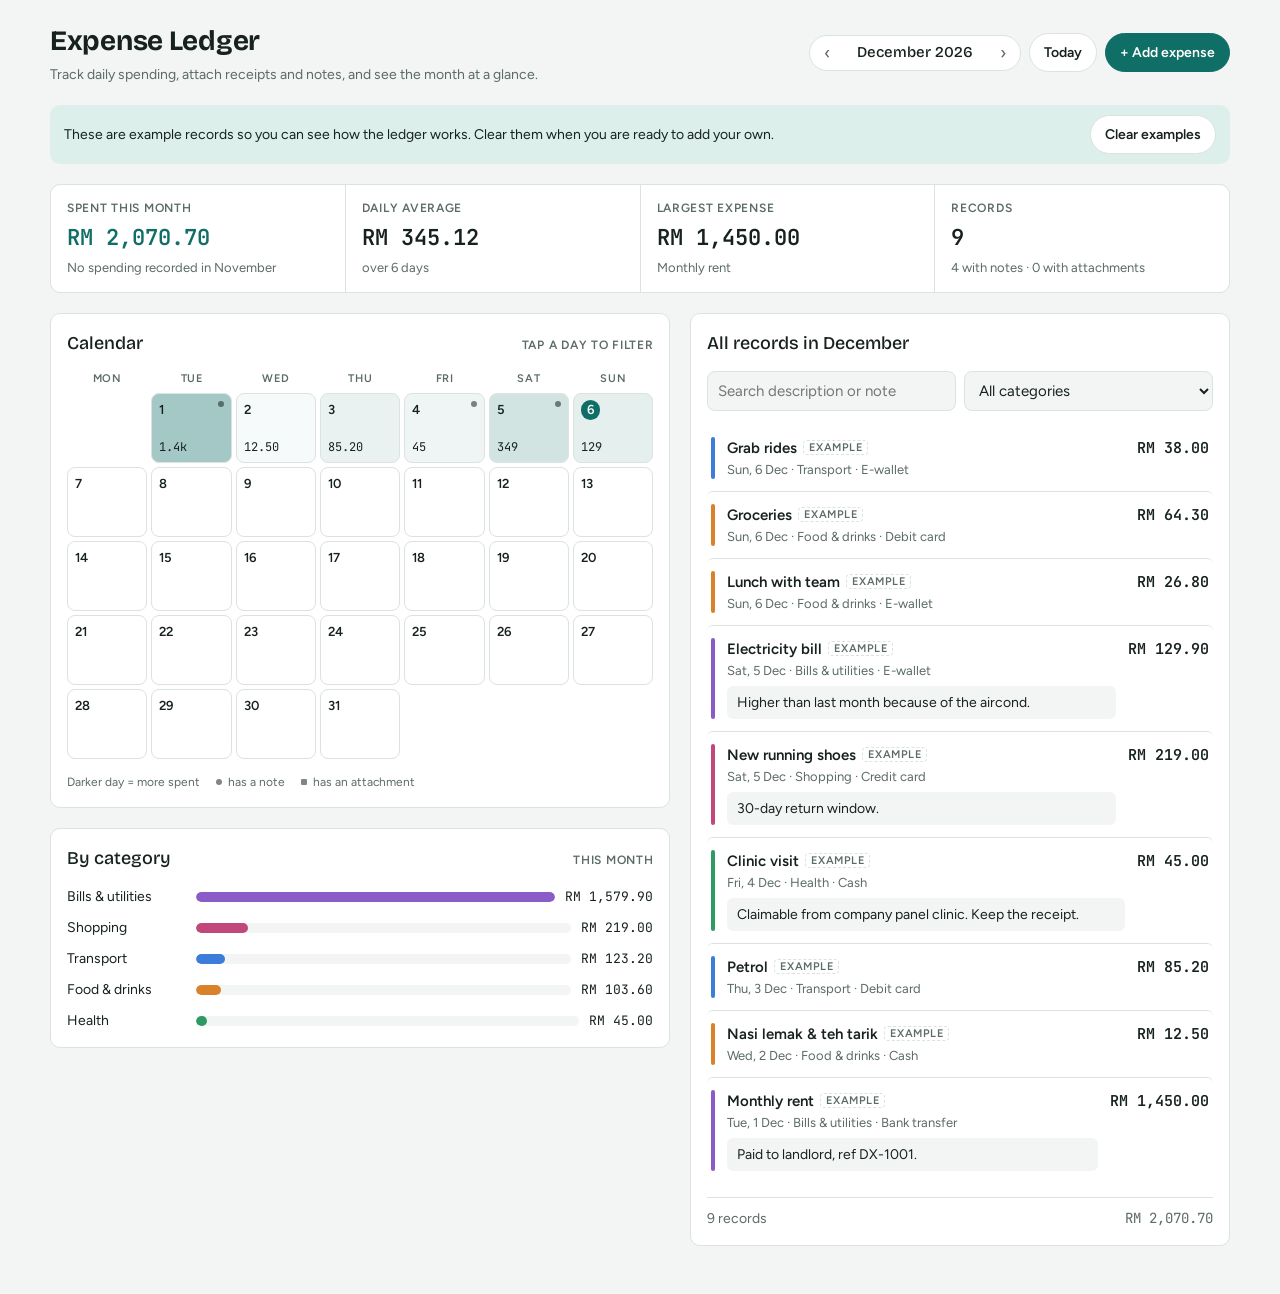
==== expense_dashboard.html @ 7ce0b498 "Add Expense Ledger dashboard with calendar, notes and attachments Standalone HTML page: monthly KPIs" ====
<!doctype html>
<html lang="en">
<head>
<meta charset="utf-8">
<meta name="viewport" content="width=device-width, initial-scale=1, viewport-fit=cover">
<title>Expense Ledger</title>
<meta name="claude:viewport-fit-sides" content="cover">
<link rel="preconnect" href="https://fonts.googleapis.com">
<link rel="preconnect" href="https://fonts.gstatic.com" crossorigin>
<link rel="stylesheet" href="https://fonts.googleapis.com/css2?family=Bricolage+Grotesque:opsz,wght@12..96,500;12..96,700&family=Figtree:wght@400;500;600&family=JetBrains+Mono:wght@400;600&display=swap">
<style>
/* Layout: ledger header with month controls, KPI strip, then calendar + breakdown (left) beside the day's records (right); stacks on phones. */
:root {
  --bg: #f3f5f4;
  --surface: #ffffff;
  --ink: #17221f;
  --muted: #5b6b66;
  --line: #dbe2df;
  --accent: #0f6e66;
  --accent-ink: #ffffff;
  --accent-soft: #dcefeb;
  --danger: #b4372f;
  --c1: #d9822b; --c2: #3b7dd8; --c3: #8a5cc7; --c4: #c2477a; --c5: #2f9a62; --c6: #7b8a86;
  --font-display: "Bricolage Grotesque", "Segoe UI", system-ui, sans-serif;
  --font-body: "Figtree", "Segoe UI", system-ui, sans-serif;
  --font-num: "JetBrains Mono", ui-monospace, "Cascadia Mono", Menlo, monospace;
  --radius: 10px;
  color-scheme: light;
}
@media (prefers-color-scheme: dark) {
  :root:not([data-theme="light"]) {
    --bg: #0f1514; --surface: #172120; --ink: #e4ece9; --muted: #95a8a2; --line: #2a3734;
    --accent: #4cc2b4; --accent-ink: #062320; --accent-soft: #173a36; --danger: #f07a70;
    --c1: #f0a254; --c2: #6ea6f0; --c3: #b28ae8; --c4: #ea79a6; --c5: #5cc88d; --c6: #9aaba6;
    color-scheme: dark;
  }
}
:root[data-theme="dark"] {
  --bg: #0f1514; --surface: #172120; --ink: #e4ece9; --muted: #95a8a2; --line: #2a3734;
  --accent: #4cc2b4; --accent-ink: #062320; --accent-soft: #173a36; --danger: #f07a70;
  --c1: #f0a254; --c2: #6ea6f0; --c3: #b28ae8; --c4: #ea79a6; --c5: #5cc88d; --c6: #9aaba6;
  color-scheme: dark;
}
*, *::before, *::after { box-sizing: border-box; }
html, body { margin: 0; }
[hidden] { display: none !important; }
body {
  background: var(--bg); color: var(--ink);
  font: 15px/1.5 var(--font-body);
  padding-left: max(16px, env(safe-area-inset-left, 0px));
  padding-right: max(16px, env(safe-area-inset-right, 0px));
  padding-block: 20px 48px;
}
.wrap { max-width: 1180px; margin: 0 auto; display: grid; gap: 20px; }
h1, h2, h3 { font-family: var(--font-display); margin: 0; text-wrap: balance; }
button, input, select, textarea { font: inherit; color: inherit; }
button { cursor: pointer; }
:focus-visible { outline: 2px solid var(--accent); outline-offset: 2px; }
.num { font-family: var(--font-num); font-variant-numeric: tabular-nums; }
.label { font-size: 12px; letter-spacing: .06em; text-transform: uppercase; color: var(--muted); font-weight: 600; }

/* Header */
.top { display: flex; flex-wrap: wrap; align-items: center; gap: 12px 20px; justify-content: space-between; }
.brand h1 { font-size: 28px; font-weight: 700; letter-spacing: -.01em; }
.brand p { margin: 2px 0 0; color: var(--muted); font-size: 14px; }
.controls { display: flex; flex-wrap: wrap; gap: 8px; align-items: center; }
.monthnav { display: flex; align-items: center; background: var(--surface); border: 1px solid var(--line); border-radius: 999px; }
.monthnav button { border: 0; background: none; padding: 8px 14px; font-size: 18px; line-height: 1; color: var(--muted); border-radius: 999px; }
.monthnav button:hover { color: var(--ink); background: var(--accent-soft); }
.monthnav strong { font-family: var(--font-display); font-weight: 500; min-width: 9.5em; text-align: center; }
.btn { border: 1px solid var(--line); background: var(--surface); padding: 8px 14px; border-radius: 999px; font-weight: 600; font-size: 14px; }
.btn:hover { border-color: var(--accent); }
.btn.primary { background: var(--accent); color: var(--accent-ink); border-color: var(--accent); }
.btn.primary:hover { filter: brightness(1.08); }
.btn.danger { color: var(--danger); }
.btn.danger.armed { background: var(--danger); color: var(--surface); border-color: var(--danger); }

.notice { display: flex; flex-wrap: wrap; gap: 8px 14px; align-items: center; justify-content: space-between; padding: 10px 14px; border-radius: var(--radius); background: var(--accent-soft); font-size: 14px; }

/* KPI strip */
.kpis { display: grid; grid-template-columns: repeat(4, minmax(0, 1fr)); gap: 1px; background: var(--line); border: 1px solid var(--line); border-radius: var(--radius); overflow: hidden; }
.kpi { background: var(--surface); padding: 14px 16px; display: grid; gap: 4px; min-width: 0; }
.kpi .value { font-family: var(--font-num); font-size: 22px; font-weight: 600; white-space: nowrap; overflow: hidden; text-overflow: ellipsis; }
.kpi .sub { font-size: 13px; color: var(--muted); white-space: nowrap; overflow: hidden; text-overflow: ellipsis; }
.kpi:first-child .value { color: var(--accent); }

/* Main grid */
.main { display: grid; grid-template-columns: minmax(0, 1.15fr) minmax(0, 1fr); gap: 20px; align-items: start; }
.panel { background: var(--surface); border: 1px solid var(--line); border-radius: var(--radius); padding: 16px; display: grid; gap: 14px; min-width: 0; }
.panel-head { display: flex; flex-wrap: wrap; gap: 8px; align-items: baseline; justify-content: space-between; }
.panel-head h2 { font-size: 18px; font-weight: 500; }
.left { display: grid; gap: 20px; min-width: 0; }

/* Calendar */
.cal { display: grid; grid-template-columns: repeat(7, minmax(0, 1fr)); gap: 4px; }
.dow { font-size: 11px; letter-spacing: .06em; text-transform: uppercase; color: var(--muted); text-align: center; padding-bottom: 2px; font-weight: 600; }
.day {
  position: relative; min-height: 70px; border-radius: 8px; border: 1px solid var(--line);
  background: color-mix(in srgb, var(--accent) calc(var(--heat, 0) * 38%), var(--surface));
  padding: 6px 7px; text-align: left; display: flex; flex-direction: column; justify-content: space-between; min-width: 0;
}
.day:hover { border-color: var(--accent); }
.day.blank { visibility: hidden; }
.day .d { font-size: 13px; font-weight: 600; }
.day .amt { font-family: var(--font-num); font-size: 12px; white-space: nowrap; overflow: hidden; text-overflow: ellipsis; }
.day.today .d { color: var(--accent-ink); background: var(--accent); border-radius: 999px; padding: 0 6px; align-self: flex-start; }
.day.selected { outline: 2px solid var(--ink); outline-offset: -1px; }
.day .flags { position: absolute; top: 7px; right: 7px; display: flex; gap: 3px; }
.flag { width: 6px; height: 6px; border-radius: 50%; background: var(--ink); opacity: .55; }
.flag.file { border-radius: 1px; }
.legend { display: flex; flex-wrap: wrap; gap: 6px 16px; font-size: 12px; color: var(--muted); align-items: center; }
.legend span { display: inline-flex; gap: 6px; align-items: center; }
.legend .flag { opacity: .55; }

/* Category bars */
.bars { display: grid; gap: 10px; }
.bar-row { display: grid; grid-template-columns: 8.5em minmax(0, 1fr) auto; gap: 10px; align-items: center; font-size: 14px; }
.track { height: 10px; border-radius: 999px; background: var(--bg); overflow: hidden; }
.fill { height: 100%; border-radius: 999px; }
.bar-row .num { font-size: 13px; }
.empty { color: var(--muted); font-size: 14px; padding: 8px 0; }

/* Records */
.tools { display: flex; gap: 8px; flex-wrap: wrap; }
.tools input, .tools select { flex: 1 1 140px; min-width: 0; padding: 8px 10px; border: 1px solid var(--line); border-radius: 8px; background: var(--bg); }
.list { display: grid; gap: 0; }
.rec { display: grid; grid-template-columns: 4px minmax(0, 1fr) auto; gap: 12px; padding: 12px 4px; border-top: 1px solid var(--line); cursor: pointer; border-radius: 6px; }
.rec:first-child { border-top: 0; }
.rec:hover { background: var(--bg); }
.rec .stripe { border-radius: 4px; }
.rec .title { font-weight: 600; overflow-wrap: anywhere; }
.rec .meta { font-size: 13px; color: var(--muted); }
.rec .note { font-size: 14px; margin-top: 6px; padding: 6px 10px; background: var(--bg); border-radius: 6px; white-space: pre-wrap; overflow-wrap: anywhere; display: -webkit-box; -webkit-line-clamp: 3; -webkit-box-orient: vertical; overflow: hidden; }
.chips { display: flex; flex-wrap: wrap; gap: 6px; margin-top: 6px; }
.chip { font-size: 12px; border: 1px solid var(--line); border-radius: 999px; padding: 2px 9px; background: var(--surface); max-width: 100%; overflow: hidden; text-overflow: ellipsis; white-space: nowrap; }
button.chip:hover { border-color: var(--accent); color: var(--accent); }
.rec .amount { font-family: var(--font-num); font-weight: 600; text-align: right; white-space: nowrap; }
.ex { font-size: 11px; letter-spacing: .05em; text-transform: uppercase; color: var(--muted); border: 1px dashed var(--line); border-radius: 4px; padding: 0 5px; margin-left: 6px; vertical-align: 2px; font-weight: 600; }
.list-foot { display: flex; justify-content: space-between; font-size: 14px; color: var(--muted); border-top: 1px solid var(--line); padding-top: 10px; }

/* Dialogs */
dialog { border: 1px solid var(--line); border-radius: 14px; padding: 0; background: var(--surface); color: var(--ink); width: min(560px, calc(100vw - 32px)); max-height: calc(100vh - 32px); }
dialog::backdrop { background: rgb(0 0 0 / .45); }
.dlg { padding: 20px; display: grid; gap: 14px; }
.dlg h2 { font-size: 20px; font-weight: 500; }
.fields { display: grid; grid-template-columns: 1fr 1fr; gap: 12px; }
.field { display: grid; gap: 4px; min-width: 0; }
.field.full { grid-column: 1 / -1; }
.field input, .field select, .field textarea { width: 100%; padding: 9px 10px; border: 1px solid var(--line); border-radius: 8px; background: var(--bg); }
.field textarea { min-height: 90px; resize: vertical; }
.drop { border: 1.5px dashed var(--line); border-radius: 8px; padding: 14px; text-align: center; font-size: 14px; color: var(--muted); }
.drop.over { border-color: var(--accent); background: var(--accent-soft); }
.drop label { color: var(--accent); font-weight: 600; cursor: pointer; text-decoration: underline; }
.attlist { display: grid; gap: 6px; }
.att { display: flex; gap: 8px; align-items: center; justify-content: space-between; font-size: 14px; padding: 6px 10px; border: 1px solid var(--line); border-radius: 8px; min-width: 0; }
.att span { overflow: hidden; text-overflow: ellipsis; white-space: nowrap; min-width: 0; }
.att button { border: 0; background: none; color: var(--danger); font-size: 13px; flex: none; }
.err { color: var(--danger); font-size: 14px; min-height: 1.2em; margin: 0; }
.actions { display: flex; gap: 8px; justify-content: space-between; flex-wrap: wrap; }
.actions .right { display: flex; gap: 8px; margin-left: auto; }
.viewer img { display: block; max-width: 100%; max-height: 70vh; margin: 0 auto; border-radius: 8px; }
.viewer .file { padding: 24px; text-align: center; color: var(--muted); }

@media (max-width: 880px) {
  .main { grid-template-columns: minmax(0, 1fr); }
  .kpis { grid-template-columns: repeat(2, minmax(0, 1fr)); }
}
@media (max-width: 520px) {
  .day { min-height: 52px; padding: 4px 5px; }
  .day .amt { font-size: 10px; }
  .day .flags { top: 5px; right: 4px; }
  .fields { grid-template-columns: 1fr; }
  .bar-row { grid-template-columns: 6.5em minmax(0, 1fr) auto; }
  .kpi .value { font-size: 18px; }
}
@media (prefers-reduced-motion: no-preference) {
  .fill { transition: width .35s ease; }
}
</style>
</head>
<body>
<div class="wrap">
  <header class="top">
    <div class="brand">
      <h1>Expense Ledger</h1>
      <p>Track daily spending, attach receipts and notes, and see the month at a glance.</p>
    </div>
    <div class="controls">
      <div class="monthnav">
        <button type="button" id="prevMonth" aria-label="Previous month">‹</button>
        <strong id="monthLabel">—</strong>
        <button type="button" id="nextMonth" aria-label="Next month">›</button>
      </div>
      <button type="button" class="btn" id="todayBtn">Today</button>
      <button type="button" class="btn primary" id="addBtn">+ Add expense</button>
    </div>
  </header>

  <div class="notice" id="exampleNotice" hidden>
    <span>These are example records so you can see how the ledger works. Clear them when you are ready to add your own.</span>
    <button type="button" class="btn" id="clearExamples">Clear examples</button>
  </div>
  <div class="notice" id="storageNotice" hidden>
    <span>This browser is blocking storage, so records will be lost when you close the page.</span>
  </div>

  <section class="kpis" aria-label="Month summary">
    <div class="kpi"><span class="label">Spent this month</span><span class="value" id="kTotal">RM 0.00</span><span class="sub" id="kTotalSub">&nbsp;</span></div>
    <div class="kpi"><span class="label">Daily average</span><span class="value" id="kAvg">RM 0.00</span><span class="sub" id="kAvgSub">&nbsp;</span></div>
    <div class="kpi"><span class="label">Largest expense</span><span class="value" id="kMax">—</span><span class="sub" id="kMaxSub">&nbsp;</span></div>
    <div class="kpi"><span class="label">Records</span><span class="value" id="kCount">0</span><span class="sub" id="kCountSub">&nbsp;</span></div>
  </section>

  <div class="main">
    <div class="left">
      <section class="panel" aria-label="Calendar">
        <div class="panel-head">
          <h2>Calendar</h2>
          <span class="label">Tap a day to filter</span>
        </div>
        <div class="cal" id="cal"></div>
        <div class="legend">
          <span>Darker day = more spent</span>
          <span><i class="flag"></i> has a note</span>
          <span><i class="flag file"></i> has an attachment</span>
        </div>
      </section>
      <section class="panel" aria-label="Spending by category">
        <div class="panel-head">
          <h2>By category</h2>
          <span class="label" id="catScope">This month</span>
        </div>
        <div class="bars" id="bars"></div>
      </section>
    </div>

    <section class="panel" aria-label="Records">
      <div class="panel-head">
        <h2 id="listTitle">All records</h2>
        <button type="button" class="btn" id="showMonth" hidden>Show whole month</button>
      </div>
      <div class="tools">
        <input type="search" id="search" placeholder="Search description or note" aria-label="Search records">
        <select id="catFilter" aria-label="Filter by category"></select>
      </div>
      <div class="list" id="list"></div>
      <div class="list-foot"><span id="footCount">0 records</span><span class="num" id="footTotal">RM 0.00</span></div>
    </section>
  </div>
</div>

<dialog id="formDlg" aria-labelledby="formTitle">
  <form class="dlg" id="form" novalidate>
    <h2 id="formTitle">Add expense</h2>
    <div class="fields">
      <div class="field">
        <label class="label" for="fDate">Date</label>
        <input type="date" id="fDate" required>
      </div>
      <div class="field">
        <label class="label" for="fAmount">Amount (RM)</label>
        <input type="number" id="fAmount" inputmode="decimal" step="0.01" min="0" placeholder="0.00" required>
      </div>
      <div class="field full">
        <label class="label" for="fDesc">Description</label>
        <input type="text" id="fDesc" maxlength="120" placeholder="e.g. Lunch with client" required>
      </div>
      <div class="field">
        <label class="label" for="fCat">Category</label>
        <select id="fCat"></select>
      </div>
      <div class="field">
        <label class="label" for="fPay">Paid with</label>
        <select id="fPay">
          <option>Cash</option><option>Debit card</option><option>Credit card</option><option>E-wallet</option><option>Bank transfer</option>
        </select>
      </div>
      <div class="field full">
        <label class="label" for="fNote">Note</label>
        <textarea id="fNote" maxlength="2000" placeholder="Anything to remember: who it was for, claim reference, warranty details…"></textarea>
      </div>
      <div class="field full">
        <span class="label">Attachments</span>
        <div class="drop" id="drop">
          Drop receipts or photos here, or <label for="fFiles">browse files</label>
          <input type="file" id="fFiles" multiple accept="image/*,application/pdf,.doc,.docx,.xls,.xlsx,.txt" hidden>
          <div style="font-size:12px;margin-top:4px">Images, PDF or documents, up to 10 MB each</div>
        </div>
        <div class="attlist" id="attList"></div>
      </div>
    </div>
    <p class="err" id="formErr" role="alert"></p>
    <div class="actions">
      <button type="button" class="btn danger" id="deleteBtn" hidden>Delete</button>
      <div class="right">
        <button type="button" class="btn" id="cancelBtn">Cancel</button>
        <button type="submit" class="btn primary" id="saveBtn">Save expense</button>
      </div>
    </div>
  </form>
</dialog>

<dialog id="viewDlg" aria-labelledby="viewTitle">
  <div class="dlg">
    <h2 id="viewTitle">Attachment</h2>
    <div class="viewer" id="viewer"></div>
    <div class="actions"><div class="right"><a class="btn" id="openLink" target="_blank" rel="noopener">Open in new tab</a><button type="button" class="btn" id="viewClose">Close</button></div></div>
  </div>
</dialog>

<script>
(function () {
  "use strict";

  const CATS = [
    { id: "food", label: "Food & drinks", color: "var(--c1)" },
    { id: "transport", label: "Transport", color: "var(--c2)" },
    { id: "bills", label: "Bills & utilities", color: "var(--c3)" },
    { id: "shopping", label: "Shopping", color: "var(--c4)" },
    { id: "health", label: "Health", color: "var(--c5)" },
    { id: "other", label: "Other", color: "var(--c6)" },
  ];
  const catById = Object.fromEntries(CATS.map(c => [c.id, c]));
  const MAX_FILE = 10 * 1024 * 1024;
  const MONTHS = ["January","February","March","April","May","June","July","August","September","October","November","December"];

  // ---------- storage (IndexedDB, with in-memory fallback) ----------
  let db = null;
  function openDB() {
    return new Promise(resolve => {
      try {
        const req = indexedDB.open("expense-ledger", 1);
        req.onupgradeneeded = () => req.result.createObjectStore("expenses", { keyPath: "id" });
        req.onsuccess = () => { db = req.result; resolve(); };
        req.onerror = req.onblocked = () => resolve();
      } catch (e) { resolve(); }
    });
  }
  function store(mode) { return db.transaction("expenses", mode).objectStore("expenses"); }
  function dbAll() {
    if (!db) return Promise.resolve([]);
    return new Promise(resolve => {
      try { const r = store("readonly").getAll(); r.onsuccess = () => resolve(r.result || []); r.onerror = () => resolve([]); }
      catch (e) { resolve([]); }
    });
  }
  function dbPut(rec) {
    if (!db) return Promise.resolve();
    return new Promise(resolve => {
      try { const r = store("readwrite").put(rec); r.onsuccess = r.onerror = () => resolve(); } catch (e) { resolve(); }
    });
  }
  function dbDel(id) {
    if (!db) return Promise.resolve();
    return new Promise(resolve => {
      try { const r = store("readwrite").delete(id); r.onsuccess = r.onerror = () => resolve(); } catch (e) { resolve(); }
    });
  }
  function getFlag(k) { try { return localStorage.getItem(k); } catch (e) { return null; } }
  function setFlag(k, v) { try { localStorage.setItem(k, v); } catch (e) {} }

  // ---------- helpers ----------
  const $ = id => document.getElementById(id);
  const pad = n => String(n).padStart(2, "0");
  const ymd = d => d.getFullYear() + "-" + pad(d.getMonth() + 1) + "-" + pad(d.getDate());
  const todayStr = () => ymd(new Date());
  const uid = () => Date.now().toString(36) + Math.random().toString(36).slice(2, 8);
  const esc = s => String(s).replace(/[&<>"']/g, c => ({ "&": "&amp;", "<": "&lt;", ">": "&gt;", '"': "&quot;", "'": "&#39;" }[c]));
  const money = n => "RM " + n.toLocaleString("en-MY", { minimumFractionDigits: 2, maximumFractionDigits: 2 });
  function short(n) {
    if (n >= 10000) return (n / 1000).toFixed(0) + "k";
    if (n >= 1000) return (n / 1000).toFixed(1) + "k";
    return n >= 100 ? n.toFixed(0) : n.toFixed(2).replace(/\.00$/, "");
  }
  function niceDate(s) {
    const [y, m, d] = s.split("-").map(Number);
    return new Date(y, m - 1, d).toLocaleDateString("en-MY", { weekday: "short", day: "numeric", month: "short" });
  }
  function fileSize(b) { return b < 1024 ? b + " B" : b < 1048576 ? (b / 1024).toFixed(0) + " KB" : (b / 1048576).toFixed(1) + " MB"; }

  // ---------- state ----------
  let records = [];
  const now = new Date();
  let viewY = now.getFullYear(), viewM = now.getMonth();
  let selectedDay = null;

  function monthKey() { return viewY + "-" + pad(viewM + 1); }
  function monthRecords() { const k = monthKey(); return records.filter(r => r.date.startsWith(k)); }

  // ---------- examples ----------
  function exampleRecords() {
    const d = new Date(), y = d.getFullYear(), m = d.getMonth(), last = d.getDate();
    const day = n => ymd(new Date(y, m, Math.max(1, Math.min(n, last))));
    const mk = (n, amount, desc, cat, pay, note) => ({ id: uid(), date: day(n), amount, desc, cat, pay, note: note || "", attachments: [], example: true, created: Date.now() });
    return [
      mk(1, 1450, "Monthly rent", "bills", "Bank transfer", "Paid to landlord, ref DX-1001."),
      mk(2, 12.5, "Nasi lemak & teh tarik", "food", "Cash"),
      mk(3, 85.2, "Petrol", "transport", "Debit card"),
      mk(5, 129.9, "Electricity bill", "bills", "E-wallet", "Higher than last month because of the aircond."),
      mk(7, 38, "Grab rides", "transport", "E-wallet"),
      mk(8, 64.3, "Groceries", "food", "Debit card"),
      mk(last - 2, 45, "Clinic visit", "health", "Cash", "Claimable from company panel clinic. Keep the receipt."),
      mk(last - 1, 219, "New running shoes", "shopping", "Credit card", "30-day return window."),
      mk(last, 26.8, "Lunch with team", "food", "E-wallet"),
    ];
  }

  // ---------- rendering ----------
  function render() {
    $("monthLabel").textContent = MONTHS[viewM] + " " + viewY;
    $("exampleNotice").hidden = !records.some(r => r.example);
    renderKpis();
    renderCalendar();
    renderBars();
    renderList();
  }

  function renderKpis() {
    const list = monthRecords();
    const total = list.reduce((s, r) => s + r.amount, 0);
    const daysInMonth = new Date(viewY, viewM + 1, 0).getDate();
    const isCurrent = viewY === now.getFullYear() && viewM === now.getMonth();
    const isFuture = new Date(viewY, viewM, 1) > now;
    const elapsed = isCurrent ? now.getDate() : isFuture ? 0 : daysInMonth;

    // previous month comparison
    const prev = new Date(viewY, viewM - 1, 1);
    const pk = prev.getFullYear() + "-" + pad(prev.getMonth() + 1);
    const prevTotal = records.filter(r => r.date.startsWith(pk)).reduce((s, r) => s + r.amount, 0);

    $("kTotal").textContent = money(total);
    if (prevTotal > 0) {
      const diff = (total - prevTotal) / prevTotal * 100;
      $("kTotalSub").textContent = (diff >= 0 ? "▲ " : "▼ ") + Math.abs(diff).toFixed(0) + "% vs " + MONTHS[prev.getMonth()];
    } else {
      $("kTotalSub").textContent = "No spending recorded in " + MONTHS[prev.getMonth()];
    }
    $("kAvg").textContent = money(elapsed ? total / elapsed : 0);
    $("kAvgSub").textContent = elapsed ? "over " + elapsed + " day" + (elapsed > 1 ? "s" : "") : "month not started";

    const max = list.reduce((a, r) => (!a || r.amount > a.amount ? r : a), null);
    $("kMax").textContent = max ? money(max.amount) : "—";
    $("kMaxSub").textContent = max ? max.desc : "nothing recorded yet";

    const withNotes = list.filter(r => r.note).length;
    const withAtt = list.filter(r => r.attachments && r.attachments.length).length;
    $("kCount").textContent = list.length;
    $("kCountSub").textContent = withNotes + " with notes · " + withAtt + " with attachments";
  }

  function renderCalendar() {
    const cal = $("cal");
    const byDay = {};
    monthRecords().forEach(r => {
      const e = byDay[r.date] || (byDay[r.date] = { total: 0, note: false, att: false });
      e.total += r.amount;
      if (r.note) e.note = true;
      if (r.attachments && r.attachments.length) e.att = true;
    });
    // Scale heat on a square-root curve so one big bill (like rent) doesn't wash out every other day.
    const maxDay = Math.max(0, ...Object.values(byDay).map(e => e.total));
    const first = new Date(viewY, viewM, 1);
    const offset = (first.getDay() + 6) % 7; // Monday first
    const days = new Date(viewY, viewM + 1, 0).getDate();
    const today = todayStr();

    let html = ["Mon","Tue","Wed","Thu","Fri","Sat","Sun"].map(d => '<div class="dow">' + d + "</div>").join("");
    for (let i = 0; i < offset; i++) html += '<div class="day blank" aria-hidden="true"></div>';
    for (let d = 1; d <= days; d++) {
      const key = viewY + "-" + pad(viewM + 1) + "-" + pad(d);
      const e = byDay[key];
      const heat = e && maxDay ? Math.sqrt(e.total / maxDay) : 0;
      const cls = ["day"];
      if (key === today) cls.push("today");
      if (key === selectedDay) cls.push("selected");
      const label = d + " " + MONTHS[viewM] + (e ? ", " + money(e.total) + " spent" : ", nothing spent");
      html += '<button type="button" class="' + cls.join(" ") + '" data-day="' + key + '" style="--heat:' + heat.toFixed(3) + '" aria-label="' + label + '" aria-pressed="' + (key === selectedDay) + '">' +
        '<span class="d">' + d + "</span>" +
        (e ? '<span class="flags">' + (e.note ? '<i class="flag"></i>' : "") + (e.att ? '<i class="flag file"></i>' : "") + "</span>" : "") +
        '<span class="amt">' + (e ? short(e.total) : "") + "</span></button>";
    }
    cal.innerHTML = html;
  }

  function renderBars() {
    const list = selectedDay ? records.filter(r => r.date === selectedDay) : monthRecords();
    $("catScope").textContent = selectedDay ? niceDate(selectedDay) : "This month";
    const sums = {};
    list.forEach(r => { sums[r.cat] = (sums[r.cat] || 0) + r.amount; });
    const rows = CATS.filter(c => sums[c.id]).sort((a, b) => sums[b.id] - sums[a.id]);
    if (!rows.length) { $("bars").innerHTML = '<div class="empty">No spending to break down yet.</div>'; return; }
    const max = sums[rows[0].id];
    const total = list.reduce((s, r) => s + r.amount, 0);
    $("bars").innerHTML = rows.map(c =>
      '<div class="bar-row"><span>' + esc(c.label) + '</span>' +
      '<div class="track" title="' + Math.round(sums[c.id] / total * 100) + '% of total"><div class="fill" style="width:' + (sums[c.id] / max * 100).toFixed(1) + "%;background:" + c.color + '"></div></div>' +
      '<span class="num">' + money(sums[c.id]) + "</span></div>"
    ).join("");
  }

  function renderList() {
    const q = $("search").value.trim().toLowerCase();
    const cf = $("catFilter").value;
    let list = selectedDay ? records.filter(r => r.date === selectedDay) : monthRecords();
    if (cf) list = list.filter(r => r.cat === cf);
    if (q) list = list.filter(r => (r.desc + " " + r.note).toLowerCase().includes(q));
    list.sort((a, b) => b.date.localeCompare(a.date) || b.created - a.created);

    $("listTitle").textContent = selectedDay ? niceDate(selectedDay) : "All records in " + MONTHS[viewM];
    $("showMonth").hidden = !selectedDay;

    if (!list.length) {
      const msg = q || cf ? "No records match your search." : selectedDay ? "Nothing recorded on this day. Use “Add expense” to log one." : "No expenses this month yet. Use “Add expense” to log your first one.";
      $("list").innerHTML = '<div class="empty">' + msg + "</div>";
    } else {
      $("list").innerHTML = list.map(r => {
        const c = catById[r.cat] || catById.other;
        const atts = (r.attachments || []).map((a, i) =>
          '<button type="button" class="chip" data-view="' + r.id + '" data-idx="' + i + '" title="View ' + esc(a.name) + '">📎 ' + esc(a.name) + "</button>").join("");
        return '<div class="rec" data-id="' + r.id + '" role="button" tabindex="0" aria-label="Edit ' + esc(r.desc) + '">' +
          '<span class="stripe" style="background:' + c.color + '"></span>' +
          "<div style=\"min-width:0\">" +
            '<div class="title">' + esc(r.desc) + (r.example ? '<span class="ex">Example</span>' : "") + "</div>" +
            '<div class="meta">' + niceDate(r.date) + " · " + esc(c.label) + " · " + esc(r.pay) + "</div>" +
            (r.note ? '<div class="note">' + esc(r.note) + "</div>" : "") +
            (atts ? '<div class="chips">' + atts + "</div>" : "") +
          "</div>" +
          '<div class="amount">' + money(r.amount) + "</div></div>";
      }).join("");
    }
    const total = list.reduce((s, r) => s + r.amount, 0);
    $("footCount").textContent = list.length + " record" + (list.length === 1 ? "" : "s");
    $("footTotal").textContent = money(total);
  }

  // ---------- form ----------
  let editing = null;     // record id being edited, or null
  let draftAtts = [];     // attachments in the open form

  function openForm(rec) {
    editing = rec ? rec.id : null;
    draftAtts = rec ? (rec.attachments || []).slice() : [];
    $("formTitle").textContent = rec ? "Edit expense" : "Add expense";
    $("saveBtn").textContent = rec ? "Save changes" : "Save expense";
    $("fDate").value = rec ? rec.date : (selectedDay || todayStr());
    $("fAmount").value = rec ? rec.amount : "";
    $("fDesc").value = rec ? rec.desc : "";
    $("fCat").value = rec ? rec.cat : "food";
    $("fPay").value = rec ? rec.pay : "Cash";
    $("fNote").value = rec ? rec.note : "";
    $("formErr").textContent = "";
    const del = $("deleteBtn");
    del.hidden = !rec; del.classList.remove("armed"); del.textContent = "Delete";
    renderAtts();
    $("formDlg").showModal();
    $(rec ? "fDesc" : "fAmount").focus();
  }

  function renderAtts() {
    $("attList").innerHTML = draftAtts.map((a, i) =>
      '<div class="att"><span>📎 ' + esc(a.name) + ' <span style="color:var(--muted)">(' + fileSize(a.size) + ')</span></span>' +
      '<button type="button" data-rm="' + i + '">Remove</button></div>').join("");
  }

  function addFiles(files) {
    const skipped = [];
    Array.from(files).forEach(f => {
      if (f.size > MAX_FILE) { skipped.push(f.name); return; }
      draftAtts.push({ name: f.name, type: f.type || "application/octet-stream", size: f.size, blob: f });
    });
    $("formErr").textContent = skipped.length ? "Skipped " + skipped.join(", ") + ": files must be 10 MB or smaller." : "";
    renderAtts();
  }

  async function save(e) {
    e.preventDefault();
    const amount = Math.round(parseFloat($("fAmount").value) * 100) / 100;
    const desc = $("fDesc").value.trim();
    const date = $("fDate").value;
    if (!date) return void ($("formErr").textContent = "Pick the date of the expense.");
    if (!(amount > 0)) return void ($("formErr").textContent = "Enter an amount greater than 0.");
    if (!desc) return void ($("formErr").textContent = "Add a short description so you can find it later.");
    const old = editing && records.find(r => r.id === editing);
    const rec = {
      id: old ? old.id : uid(), date, amount, desc,
      cat: $("fCat").value, pay: $("fPay").value, note: $("fNote").value.trim(),
      attachments: draftAtts, created: old ? old.created : Date.now(),
    };
    records = records.filter(r => r.id !== rec.id).concat(rec);
    await dbPut(rec);
    $("formDlg").close();
    const [y, m] = date.split("-").map(Number);
    viewY = y; viewM = m - 1;
    if (selectedDay && selectedDay !== date) selectedDay = date;
    render();
  }

  // ---------- attachment viewer ----------
  let viewUrl = null;
  function viewAttachment(rec, idx) {
    const a = rec.attachments[idx];
    if (!a) return;
    if (viewUrl) URL.revokeObjectURL(viewUrl);
    viewUrl = URL.createObjectURL(a.blob);
    $("viewTitle").textContent = a.name;
    $("viewer").innerHTML = a.type.startsWith("image/")
      ? '<img src="' + viewUrl + '" alt="' + esc(a.name) + '">'
      : '<div class="file">' + esc(a.name) + "<br>" + fileSize(a.size) + "<br>Use “Open in new tab” to view this file.</div>";
    $("openLink").href = viewUrl;
    $("viewDlg").showModal();
  }

  // ---------- events ----------
  function wire() {
    $("fCat").innerHTML = CATS.map(c => '<option value="' + c.id + '">' + esc(c.label) + "</option>").join("");
    $("catFilter").innerHTML = '<option value="">All categories</option>' + CATS.map(c => '<option value="' + c.id + '">' + esc(c.label) + "</option>").join("");

    $("prevMonth").onclick = () => { viewM--; if (viewM < 0) { viewM = 11; viewY--; } selectedDay = null; render(); };
    $("nextMonth").onclick = () => { viewM++; if (viewM > 11) { viewM = 0; viewY++; } selectedDay = null; render(); };
    $("todayBtn").onclick = () => { viewY = now.getFullYear(); viewM = now.getMonth(); selectedDay = todayStr(); render(); };
    $("addBtn").onclick = () => openForm(null);
    $("showMonth").onclick = () => { selectedDay = null; render(); };
    $("search").oninput = renderList;
    $("catFilter").onchange = renderList;

    $("cal").onclick = e => {
      const b = e.target.closest("[data-day]");
      if (!b) return;
      selectedDay = selectedDay === b.dataset.day ? null : b.dataset.day;
      render();
    };
    $("cal").ondblclick = e => {
      const b = e.target.closest("[data-day]");
      if (b) { selectedDay = b.dataset.day; render(); openForm(null); }
    };

    const list = $("list");
    list.onclick = e => {
      const chip = e.target.closest("[data-view]");
      if (chip) { e.stopPropagation(); viewAttachment(records.find(r => r.id === chip.dataset.view), +chip.dataset.idx); return; }
      const row = e.target.closest("[data-id]");
      if (row) openForm(records.find(r => r.id === row.dataset.id));
    };
    list.onkeydown = e => {
      if ((e.key === "Enter" || e.key === " ") && e.target.matches(".rec")) { e.preventDefault(); openForm(records.find(r => r.id === e.target.dataset.id)); }
    };

    $("form").onsubmit = save;
    $("cancelBtn").onclick = () => $("formDlg").close();
    $("deleteBtn").onclick = async () => {
      const b = $("deleteBtn");
      if (!b.classList.contains("armed")) { b.classList.add("armed"); b.textContent = "Tap again to delete"; return; }
      records = records.filter(r => r.id !== editing);
      await dbDel(editing);
      $("formDlg").close();
      render();
    };
    $("fFiles").onchange = e => { addFiles(e.target.files); e.target.value = ""; };
    $("attList").onclick = e => {
      const b = e.target.closest("[data-rm]");
      if (b) { draftAtts.splice(+b.dataset.rm, 1); renderAtts(); }
    };
    const drop = $("drop");
    drop.ondragover = e => { e.preventDefault(); drop.classList.add("over"); };
    drop.ondragleave = () => drop.classList.remove("over");
    drop.ondrop = e => { e.preventDefault(); drop.classList.remove("over"); addFiles(e.dataTransfer.files); };

    $("viewClose").onclick = () => $("viewDlg").close();
    $("clearExamples").onclick = async () => {
      const ex = records.filter(r => r.example);
      records = records.filter(r => !r.example);
      await Promise.all(ex.map(r => dbDel(r.id)));
      render();
    };
  }

  async function start() {
    wire();
    render();
    await openDB();
    $("storageNotice").hidden = !!db;
    records = await dbAll();
    if (!records.length && !getFlag("expense-ledger-seeded")) {
      records = exampleRecords();
      await Promise.all(records.map(dbPut));
      setFlag("expense-ledger-seeded", "1");
    }
    render();
  }
  start();
})();
</script>
</body>
</html>
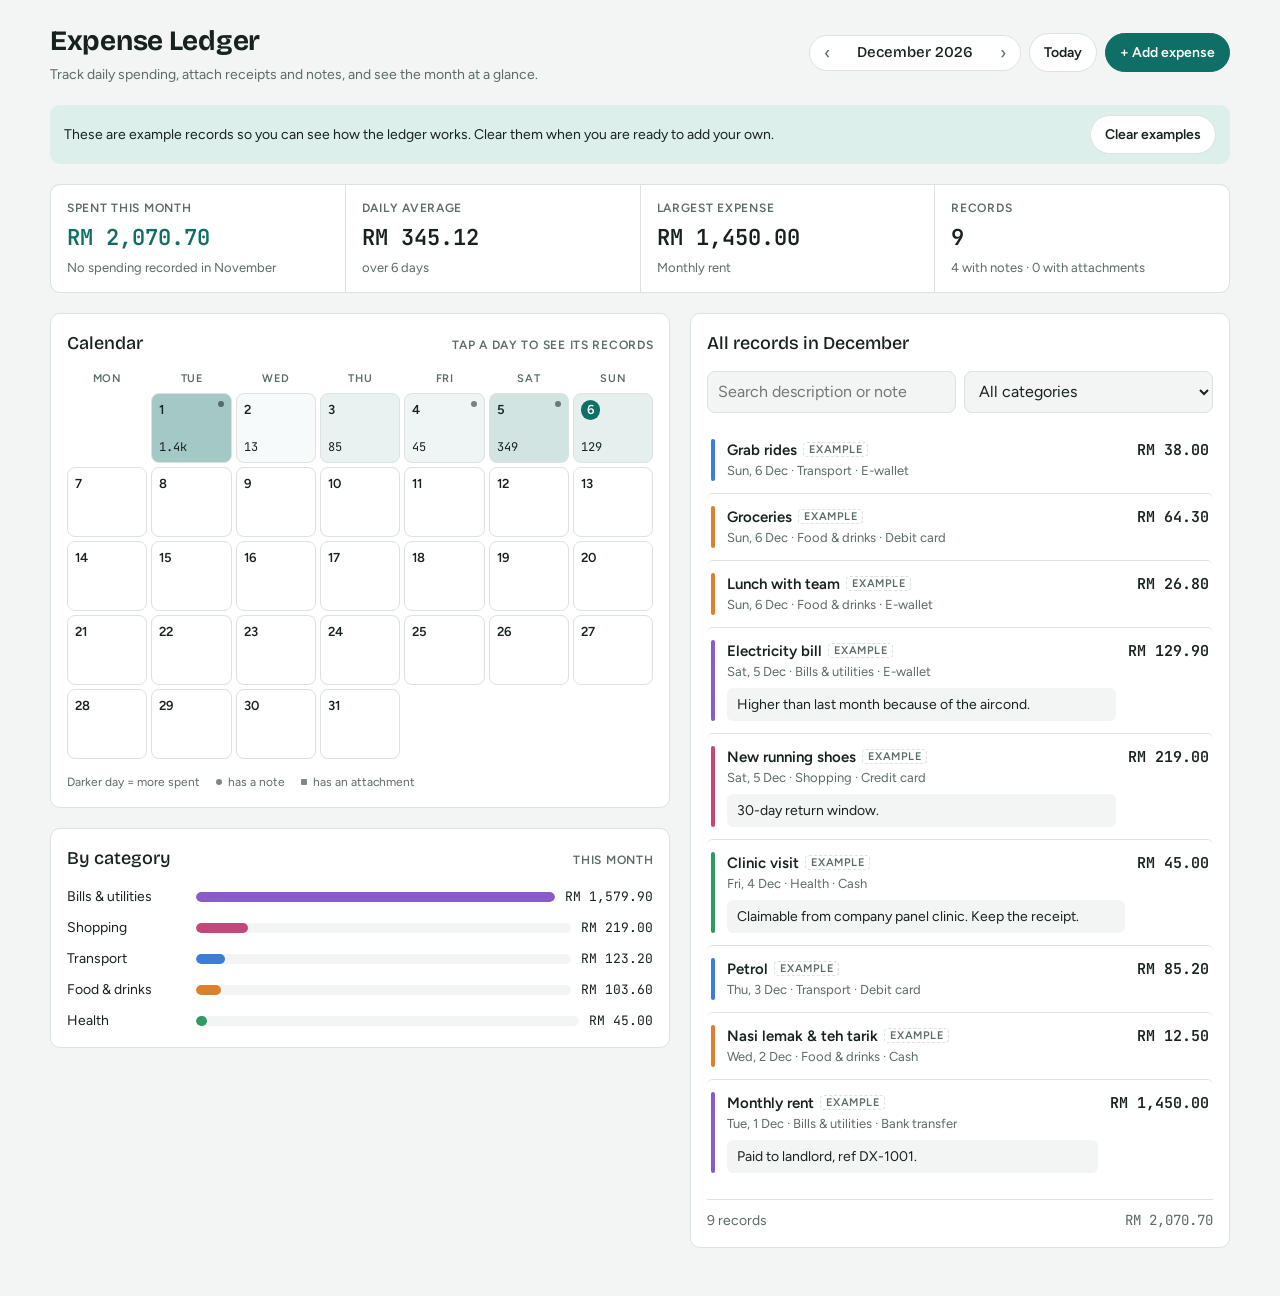
==== commit a39d0d25: "Make Expense Ledger work well on tablets Side-by-side calendar and records in tablet portrait, 44px " ====
--- a/expense_dashboard.html
+++ b/expense_dashboard.html
@@ -5,6 +5,11 @@
 <meta name="viewport" content="width=device-width, initial-scale=1, viewport-fit=cover">
 <title>Expense Ledger</title>
 <meta name="claude:viewport-fit-sides" content="cover">
+<meta name="theme-color" content="#0f6e66">
+<meta name="mobile-web-app-capable" content="yes">
+<meta name="apple-mobile-web-app-capable" content="yes">
+<meta name="apple-mobile-web-app-title" content="Expenses">
+<meta name="apple-mobile-web-app-status-bar-style" content="default">
 <link rel="preconnect" href="https://fonts.googleapis.com">
 <link rel="preconnect" href="https://fonts.gstatic.com" crossorigin>
 <link rel="stylesheet" href="https://fonts.googleapis.com/css2?family=Bricolage+Grotesque:opsz,wght@12..96,500;12..96,700&family=Figtree:wght@400;500;600&family=JetBrains+Mono:wght@400;600&display=swap">
@@ -54,7 +59,9 @@
 .wrap { max-width: 1180px; margin: 0 auto; display: grid; gap: 20px; }
 h1, h2, h3 { font-family: var(--font-display); margin: 0; text-wrap: balance; }
 button, input, select, textarea { font: inherit; color: inherit; }
-button { cursor: pointer; }
+button { cursor: pointer; touch-action: manipulation; }
+/* 16px+ form text stops iPad/iPhone Safari from zooming in when a field is tapped. */
+input, select, textarea { font-size: 16px; }
 :focus-visible { outline: 2px solid var(--accent); outline-offset: 2px; }
 .num { font-family: var(--font-num); font-variant-numeric: tabular-nums; }
 .label { font-size: 12px; letter-spacing: .06em; text-transform: uppercase; color: var(--muted); font-weight: 600; }
@@ -66,7 +73,7 @@
 .controls { display: flex; flex-wrap: wrap; gap: 8px; align-items: center; }
 .monthnav { display: flex; align-items: center; background: var(--surface); border: 1px solid var(--line); border-radius: 999px; }
 .monthnav button { border: 0; background: none; padding: 8px 14px; font-size: 18px; line-height: 1; color: var(--muted); border-radius: 999px; }
-.monthnav button:hover { color: var(--ink); background: var(--accent-soft); }
+@media (hover: hover) { .monthnav button:hover { color: var(--ink); background: var(--accent-soft); } }
 .monthnav strong { font-family: var(--font-display); font-weight: 500; min-width: 9.5em; text-align: center; }
 .btn { border: 1px solid var(--line); background: var(--surface); padding: 8px 14px; border-radius: 999px; font-weight: 600; font-size: 14px; }
 .btn:hover { border-color: var(--accent); }
@@ -99,7 +106,7 @@
   background: color-mix(in srgb, var(--accent) calc(var(--heat, 0) * 38%), var(--surface));
   padding: 6px 7px; text-align: left; display: flex; flex-direction: column; justify-content: space-between; min-width: 0;
 }
-.day:hover { border-color: var(--accent); }
+@media (hover: hover) { .day:hover { border-color: var(--accent); } .rec:hover { background: var(--bg); } }
 .day.blank { visibility: hidden; }
 .day .d { font-size: 13px; font-weight: 600; }
 .day .amt { font-family: var(--font-num); font-size: 12px; white-space: nowrap; overflow: hidden; text-overflow: ellipsis; }
@@ -126,7 +133,6 @@
 .list { display: grid; gap: 0; }
 .rec { display: grid; grid-template-columns: 4px minmax(0, 1fr) auto; gap: 12px; padding: 12px 4px; border-top: 1px solid var(--line); cursor: pointer; border-radius: 6px; }
 .rec:first-child { border-top: 0; }
-.rec:hover { background: var(--bg); }
 .rec .stripe { border-radius: 4px; }
 .rec .title { font-weight: 600; overflow-wrap: anywhere; }
 .rec .meta { font-size: 13px; color: var(--muted); }
@@ -139,7 +145,7 @@
 .list-foot { display: flex; justify-content: space-between; font-size: 14px; color: var(--muted); border-top: 1px solid var(--line); padding-top: 10px; }
 
 /* Dialogs */
-dialog { border: 1px solid var(--line); border-radius: 14px; padding: 0; background: var(--surface); color: var(--ink); width: min(560px, calc(100vw - 32px)); max-height: calc(100vh - 32px); }
+dialog { border: 1px solid var(--line); border-radius: 14px; padding: 0; background: var(--surface); color: var(--ink); width: min(560px, calc(100vw - 32px)); max-height: calc(100vh - 32px); max-height: calc(100dvh - 32px); overscroll-behavior: contain; }
 dialog::backdrop { background: rgb(0 0 0 / .45); }
 .dlg { padding: 20px; display: grid; gap: 14px; }
 .dlg h2 { font-size: 20px; font-weight: 500; }
@@ -161,7 +167,21 @@
 .viewer img { display: block; max-width: 100%; max-height: 70vh; margin: 0 auto; border-radius: 8px; }
 .viewer .file { padding: 24px; text-align: center; color: var(--muted); }
 
-@media (max-width: 880px) {
+/* Touch screens (tablets, phones): finger-sized controls. */
+@media (pointer: coarse) {
+  .btn { min-height: 44px; padding-inline: 18px; }
+  .monthnav button { min-width: 44px; min-height: 44px; }
+  .tools input, .tools select, .field input, .field select { min-height: 44px; }
+  .att button { min-height: 36px; padding-inline: 8px; }
+  button.chip { padding: 6px 12px; font-size: 13px; }
+}
+/* Tablet portrait: keep the calendar and records side by side when there is room. */
+@media (min-width: 740px) and (max-width: 1024px) {
+  .main { grid-template-columns: minmax(0, 1fr) minmax(0, 1fr); gap: 16px; }
+  .day { min-height: 60px; padding: 5px 6px; }
+  .bar-row { grid-template-columns: 7em minmax(0, 1fr) auto; }
+}
+@media (max-width: 739px) {
   .main { grid-template-columns: minmax(0, 1fr); }
   .kpis { grid-template-columns: repeat(2, minmax(0, 1fr)); }
 }
@@ -216,7 +236,7 @@
       <section class="panel" aria-label="Calendar">
         <div class="panel-head">
           <h2>Calendar</h2>
-          <span class="label">Tap a day to filter</span>
+          <span class="label">Tap a day to see its records</span>
         </div>
         <div class="cal" id="cal"></div>
         <div class="legend">
@@ -237,7 +257,10 @@
     <section class="panel" aria-label="Records">
       <div class="panel-head">
         <h2 id="listTitle">All records</h2>
-        <button type="button" class="btn" id="showMonth" hidden>Show whole month</button>
+        <div class="tools">
+          <button type="button" class="btn" id="addOnDay" hidden>+ Add on this day</button>
+          <button type="button" class="btn" id="showMonth" hidden>Show whole month</button>
+        </div>
       </div>
       <div class="tools">
         <input type="search" id="search" placeholder="Search description or note" aria-label="Search records">
@@ -370,7 +393,8 @@
   function short(n) {
     if (n >= 10000) return (n / 1000).toFixed(0) + "k";
     if (n >= 1000) return (n / 1000).toFixed(1) + "k";
-    return n >= 100 ? n.toFixed(0) : n.toFixed(2).replace(/\.00$/, "");
+    // Calendar cells are narrow on tablets and phones, so round anything 10 and up.
+    return n >= 10 ? Math.round(n).toString() : n.toFixed(2).replace(/\.00$/, "");
   }
   function niceDate(s) {
     const [y, m, d] = s.split("-").map(Number);
@@ -508,6 +532,7 @@
 
     $("listTitle").textContent = selectedDay ? niceDate(selectedDay) : "All records in " + MONTHS[viewM];
     $("showMonth").hidden = !selectedDay;
+    $("addOnDay").hidden = !selectedDay;
 
     if (!list.length) {
       const msg = q || cf ? "No records match your search." : selectedDay ? "Nothing recorded on this day. Use “Add expense” to log one." : "No expenses this month yet. Use “Add expense” to log your first one.";
@@ -619,6 +644,7 @@
     $("nextMonth").onclick = () => { viewM++; if (viewM > 11) { viewM = 0; viewY++; } selectedDay = null; render(); };
     $("todayBtn").onclick = () => { viewY = now.getFullYear(); viewM = now.getMonth(); selectedDay = todayStr(); render(); };
     $("addBtn").onclick = () => openForm(null);
+    $("addOnDay").onclick = () => openForm(null);
     $("showMonth").onclick = () => { selectedDay = null; render(); };
     $("search").oninput = renderList;
     $("catFilter").onchange = renderList;
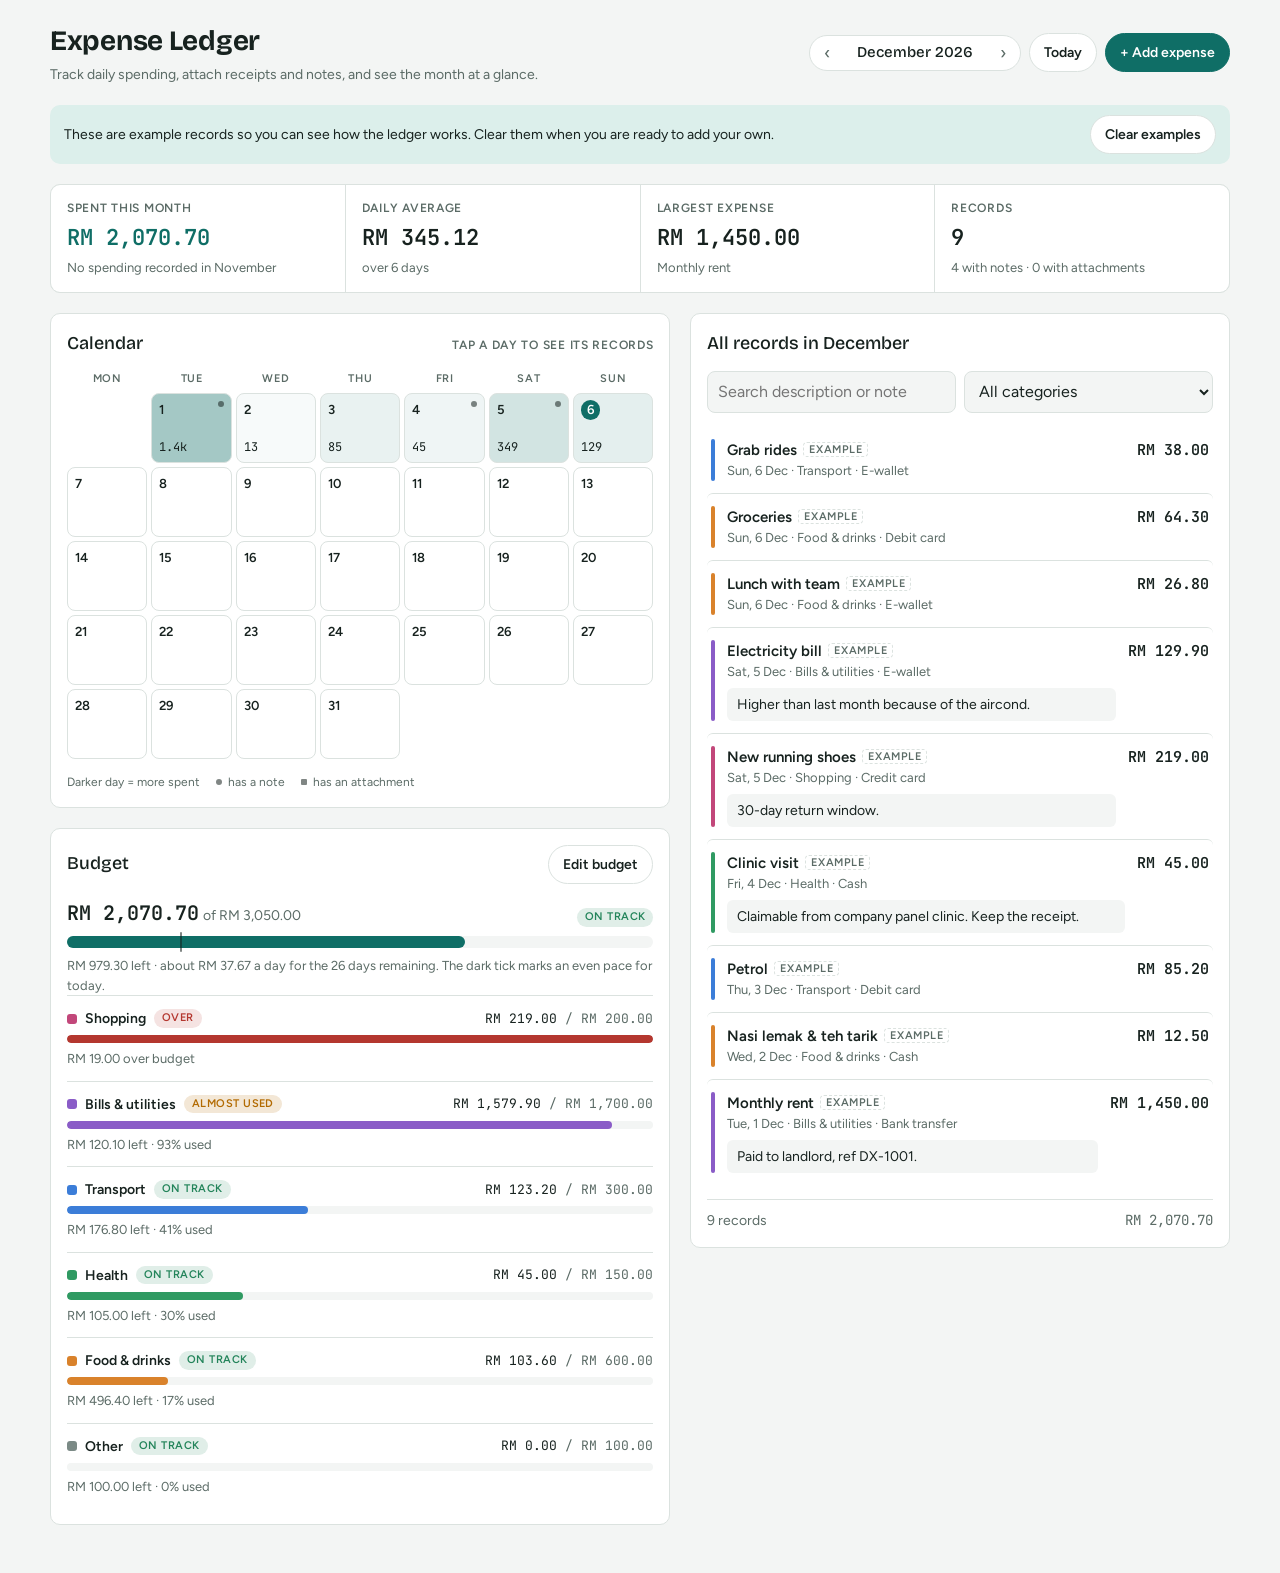
==== commit 944228de: "Add monthly budget listing to Expense Ledger Budget panel lists each category's spending against its" ====
--- a/expense_dashboard.html
+++ b/expense_dashboard.html
@@ -25,6 +25,8 @@
   --accent-ink: #ffffff;
   --accent-soft: #dcefeb;
   --danger: #b4372f;
+  --good: #23845a;
+  --warn: #b26a00;
   --c1: #d9822b; --c2: #3b7dd8; --c3: #8a5cc7; --c4: #c2477a; --c5: #2f9a62; --c6: #7b8a86;
   --font-display: "Bricolage Grotesque", "Segoe UI", system-ui, sans-serif;
   --font-body: "Figtree", "Segoe UI", system-ui, sans-serif;
@@ -35,14 +37,14 @@
 @media (prefers-color-scheme: dark) {
   :root:not([data-theme="light"]) {
     --bg: #0f1514; --surface: #172120; --ink: #e4ece9; --muted: #95a8a2; --line: #2a3734;
-    --accent: #4cc2b4; --accent-ink: #062320; --accent-soft: #173a36; --danger: #f07a70;
+    --accent: #4cc2b4; --accent-ink: #062320; --accent-soft: #173a36; --danger: #f07a70; --good: #5cc88d; --warn: #f0b354;
     --c1: #f0a254; --c2: #6ea6f0; --c3: #b28ae8; --c4: #ea79a6; --c5: #5cc88d; --c6: #9aaba6;
     color-scheme: dark;
   }
 }
 :root[data-theme="dark"] {
   --bg: #0f1514; --surface: #172120; --ink: #e4ece9; --muted: #95a8a2; --line: #2a3734;
-  --accent: #4cc2b4; --accent-ink: #062320; --accent-soft: #173a36; --danger: #f07a70;
+  --accent: #4cc2b4; --accent-ink: #062320; --accent-soft: #173a36; --danger: #f07a70; --good: #5cc88d; --warn: #f0b354;
   --c1: #f0a254; --c2: #6ea6f0; --c3: #b28ae8; --c4: #ea79a6; --c5: #5cc88d; --c6: #9aaba6;
   color-scheme: dark;
 }
@@ -119,13 +121,33 @@
 .legend span { display: inline-flex; gap: 6px; align-items: center; }
 .legend .flag { opacity: .55; }
 
-/* Category bars */
-.bars { display: grid; gap: 10px; }
-.bar-row { display: grid; grid-template-columns: 8.5em minmax(0, 1fr) auto; gap: 10px; align-items: center; font-size: 14px; }
+/* Budget */
+.budget-sum { display: grid; gap: 8px; }
+.budget-sum .line { display: flex; flex-wrap: wrap; gap: 4px 12px; align-items: baseline; justify-content: space-between; }
+.budget-sum .big { font-family: var(--font-num); font-size: 20px; font-weight: 600; }
+.budget-sum .of { color: var(--muted); font-size: 14px; }
+.budget-sum .hint { font-size: 13px; color: var(--muted); }
 .track { height: 10px; border-radius: 999px; background: var(--bg); overflow: hidden; }
 .fill { height: 100%; border-radius: 999px; }
-.bar-row .num { font-size: 13px; }
-.empty { color: var(--muted); font-size: 14px; padding: 8px 0; }
+.btrack { position: relative; height: 12px; border-radius: 999px; background: var(--bg); }
+.btrack .fill { position: absolute; inset: 0 auto 0 0; max-width: 100%; }
+.pace { position: absolute; top: -4px; bottom: -4px; width: 2px; border-radius: 2px; background: var(--ink); opacity: .55; }
+.brows { display: grid; }
+.brow { display: grid; grid-template-columns: minmax(0, 1fr) auto; gap: 6px 10px; padding: 12px 0; border-top: 1px solid var(--line); align-items: center; }
+.brow .name { display: flex; gap: 8px; align-items: center; flex-wrap: wrap; font-weight: 600; font-size: 14px; min-width: 0; }
+.brow .dot { width: 10px; height: 10px; border-radius: 3px; flex: none; }
+.brow .figs { font-family: var(--font-num); font-variant-numeric: tabular-nums; font-size: 13px; text-align: right; white-space: nowrap; }
+.brow .track { grid-column: 1 / -1; height: 8px; position: relative; }
+.brow .track .fill { position: absolute; inset: 0 auto 0 0; max-width: 100%; }
+.brow .left-txt { grid-column: 1 / -1; font-size: 13px; color: var(--muted); }
+.pill { font-size: 11px; letter-spacing: .04em; text-transform: uppercase; font-weight: 600; padding: 1px 8px; border-radius: 999px; white-space: nowrap; }
+.pill.ok { color: var(--good); background: color-mix(in srgb, var(--good) 14%, var(--surface)); }
+.pill.warn { color: var(--warn); background: color-mix(in srgb, var(--warn) 16%, var(--surface)); }
+.pill.over { color: var(--danger); background: color-mix(in srgb, var(--danger) 14%, var(--surface)); }
+.pill.none { color: var(--muted); border: 1px dashed var(--line); }
+.carry { font-size: 13px; color: var(--muted); }
+.bfields { display: grid; grid-template-columns: 1fr 1fr; gap: 12px; }
+.btotal { display: flex; justify-content: space-between; padding: 10px 12px; border-radius: 8px; background: var(--bg); font-weight: 600; }
 
 /* Records */
 .tools { display: flex; gap: 8px; flex-wrap: wrap; }
@@ -179,7 +201,6 @@
 @media (min-width: 740px) and (max-width: 1024px) {
   .main { grid-template-columns: minmax(0, 1fr) minmax(0, 1fr); gap: 16px; }
   .day { min-height: 60px; padding: 5px 6px; }
-  .bar-row { grid-template-columns: 7em minmax(0, 1fr) auto; }
 }
 @media (max-width: 739px) {
   .main { grid-template-columns: minmax(0, 1fr); }
@@ -189,8 +210,7 @@
   .day { min-height: 52px; padding: 4px 5px; }
   .day .amt { font-size: 10px; }
   .day .flags { top: 5px; right: 4px; }
-  .fields { grid-template-columns: 1fr; }
-  .bar-row { grid-template-columns: 6.5em minmax(0, 1fr) auto; }
+  .fields, .bfields { grid-template-columns: 1fr; }
   .kpi .value { font-size: 18px; }
 }
 @media (prefers-reduced-motion: no-preference) {
@@ -245,12 +265,12 @@
           <span><i class="flag file"></i> has an attachment</span>
         </div>
       </section>
-      <section class="panel" aria-label="Spending by category">
+      <section class="panel" aria-label="Budget">
         <div class="panel-head">
-          <h2>By category</h2>
-          <span class="label" id="catScope">This month</span>
+          <h2>Budget</h2>
+          <button type="button" class="btn" id="editBudget">Edit budget</button>
         </div>
-        <div class="bars" id="bars"></div>
+        <div id="budget"></div>
       </section>
     </div>
 
@@ -318,6 +338,22 @@
       <div class="right">
         <button type="button" class="btn" id="cancelBtn">Cancel</button>
         <button type="submit" class="btn primary" id="saveBtn">Save expense</button>
+      </div>
+    </div>
+  </form>
+</dialog>
+
+<dialog id="budgetDlg" aria-labelledby="budgetTitle">
+  <form class="dlg" id="budgetForm" novalidate>
+    <h2 id="budgetTitle">Monthly budget</h2>
+    <p class="carry" id="budgetHelp" style="margin:0"></p>
+    <div class="bfields" id="bFields"></div>
+    <div class="btotal"><span>Total budget</span><span class="num" id="bTotal">RM 0.00</span></div>
+    <p class="err" id="budgetErr" role="alert"></p>
+    <div class="actions">
+      <div class="right">
+        <button type="button" class="btn" id="budgetCancel">Cancel</button>
+        <button type="submit" class="btn primary">Save budget</button>
       </div>
     </div>
   </form>
@@ -352,31 +388,35 @@
   function openDB() {
     return new Promise(resolve => {
       try {
-        const req = indexedDB.open("expense-ledger", 1);
-        req.onupgradeneeded = () => req.result.createObjectStore("expenses", { keyPath: "id" });
+        const req = indexedDB.open("expense-ledger", 2);
+        req.onupgradeneeded = () => {
+          const d = req.result;
+          if (!d.objectStoreNames.contains("expenses")) d.createObjectStore("expenses", { keyPath: "id" });
+          if (!d.objectStoreNames.contains("budgets")) d.createObjectStore("budgets", { keyPath: "month" });
+        };
         req.onsuccess = () => { db = req.result; resolve(); };
         req.onerror = req.onblocked = () => resolve();
       } catch (e) { resolve(); }
     });
   }
-  function store(mode) { return db.transaction("expenses", mode).objectStore("expenses"); }
-  function dbAll() {
+  function store(mode, name = "expenses") { return db.transaction(name, mode).objectStore(name); }
+  function dbAll(name) {
     if (!db) return Promise.resolve([]);
     return new Promise(resolve => {
-      try { const r = store("readonly").getAll(); r.onsuccess = () => resolve(r.result || []); r.onerror = () => resolve([]); }
+      try { const r = store("readonly", name).getAll(); r.onsuccess = () => resolve(r.result || []); r.onerror = () => resolve([]); }
       catch (e) { resolve([]); }
     });
   }
-  function dbPut(rec) {
+  function dbPut(rec, name) {
     if (!db) return Promise.resolve();
     return new Promise(resolve => {
-      try { const r = store("readwrite").put(rec); r.onsuccess = r.onerror = () => resolve(); } catch (e) { resolve(); }
+      try { const r = store("readwrite", name).put(rec); r.onsuccess = r.onerror = () => resolve(); } catch (e) { resolve(); }
     });
   }
-  function dbDel(id) {
+  function dbDel(id, name) {
     if (!db) return Promise.resolve();
     return new Promise(resolve => {
-      try { const r = store("readwrite").delete(id); r.onsuccess = r.onerror = () => resolve(); } catch (e) { resolve(); }
+      try { const r = store("readwrite", name).delete(id); r.onsuccess = r.onerror = () => resolve(); } catch (e) { resolve(); }
     });
   }
   function getFlag(k) { try { return localStorage.getItem(k); } catch (e) { return null; } }
@@ -404,12 +444,20 @@
 
   // ---------- state ----------
   let records = [];
+  let budgets = {};   // "YYYY-MM" -> { month, amounts: { catId: RM }, example? }
   const now = new Date();
   let viewY = now.getFullYear(), viewM = now.getMonth();
   let selectedDay = null;
 
   function monthKey() { return viewY + "-" + pad(viewM + 1); }
   function monthRecords() { const k = monthKey(); return records.filter(r => r.date.startsWith(k)); }
+  // A month without its own budget uses the latest earlier month's, so budgets carry forward.
+  function budgetFor(k) {
+    if (budgets[k]) return { ...budgets[k], from: k };
+    const earlier = Object.keys(budgets).filter(m => m < k).sort().pop();
+    return earlier ? { ...budgets[earlier], from: earlier } : null;
+  }
+  function monthName(k) { const [y, m] = k.split("-").map(Number); return MONTHS[m - 1] + " " + y; }
 
   // ---------- examples ----------
   function exampleRecords() {
@@ -429,13 +477,19 @@
     ];
   }
 
+  function exampleBudget() {
+    const d = new Date();
+    return { month: d.getFullYear() + "-" + pad(d.getMonth() + 1), example: true,
+      amounts: { food: 600, transport: 300, bills: 1700, shopping: 200, health: 150, other: 100 } };
+  }
+
   // ---------- rendering ----------
   function render() {
     $("monthLabel").textContent = MONTHS[viewM] + " " + viewY;
-    $("exampleNotice").hidden = !records.some(r => r.example);
+    $("exampleNotice").hidden = !records.some(r => r.example) && !Object.values(budgets).some(b => b.example);
     renderKpis();
     renderCalendar();
-    renderBars();
+    renderBudget();
     renderList();
   }
 
@@ -506,20 +560,107 @@
     cal.innerHTML = html;
   }
 
-  function renderBars() {
-    const list = selectedDay ? records.filter(r => r.date === selectedDay) : monthRecords();
-    $("catScope").textContent = selectedDay ? niceDate(selectedDay) : "This month";
-    const sums = {};
-    list.forEach(r => { sums[r.cat] = (sums[r.cat] || 0) + r.amount; });
-    const rows = CATS.filter(c => sums[c.id]).sort((a, b) => sums[b.id] - sums[a.id]);
-    if (!rows.length) { $("bars").innerHTML = '<div class="empty">No spending to break down yet.</div>'; return; }
-    const max = sums[rows[0].id];
-    const total = list.reduce((s, r) => s + r.amount, 0);
-    $("bars").innerHTML = rows.map(c =>
-      '<div class="bar-row"><span>' + esc(c.label) + '</span>' +
-      '<div class="track" title="' + Math.round(sums[c.id] / total * 100) + '% of total"><div class="fill" style="width:' + (sums[c.id] / max * 100).toFixed(1) + "%;background:" + c.color + '"></div></div>' +
-      '<span class="num">' + money(sums[c.id]) + "</span></div>"
-    ).join("");
+  function renderBudget() {
+    const k = monthKey();
+    const b = budgetFor(k);
+    const list = monthRecords();
+    const spent = {};
+    list.forEach(r => { spent[r.cat] = (spent[r.cat] || 0) + r.amount; });
+    const totalSpent = list.reduce((s, r) => s + r.amount, 0);
+    const amounts = b ? b.amounts : {};
+    const totalBudget = CATS.reduce((s, c) => s + (amounts[c.id] || 0), 0);
+    $("editBudget").textContent = totalBudget ? "Edit budget" : "Set budget";
+
+    // How far through the month we are, for the pace marker and "per day" hint.
+    const daysInMonth = new Date(viewY, viewM + 1, 0).getDate();
+    const isCurrent = viewY === now.getFullYear() && viewM === now.getMonth();
+    const isPast = new Date(viewY, viewM + 1, 1) <= now;
+    const daysLeft = isCurrent ? daysInMonth - now.getDate() + 1 : isPast ? 0 : daysInMonth;
+    const pace = isCurrent ? now.getDate() / daysInMonth : isPast ? 1 : 0;
+
+    const status = (used, budget) => {
+      if (!budget) return used ? ["none", "No budget"] : null;
+      if (used > budget) return ["over", "Over by " + money(used - budget)];
+      if (used >= budget * 0.85) return ["warn", "Almost used"];
+      return ["ok", "On track"];
+    };
+
+    let html = "";
+    if (totalBudget) {
+      const left = totalBudget - totalSpent;
+      const pct = Math.min(totalSpent / totalBudget, 1) * 100;
+      const st = status(totalSpent, totalBudget);
+      let hint;
+      if (left < 0) hint = "You have spent " + money(-left) + " more than planned this month.";
+      else if (daysLeft > 0) hint = money(left) + " left · about " + money(left / daysLeft) + " a day for the " + daysLeft + " day" + (daysLeft > 1 ? "s" : "") + " remaining";
+      else hint = money(left) + " left unspent";
+      html += '<div class="budget-sum">' +
+        '<div class="line"><span><span class="big">' + money(totalSpent) + '</span> <span class="of">of ' + money(totalBudget) + '</span></span>' +
+        '<span class="pill ' + st[0] + '">' + st[1] + "</span></div>" +
+        '<div class="btrack" role="img" aria-label="' + Math.round(totalSpent / totalBudget * 100) + '% of budget used">' +
+          '<div class="fill" style="width:' + pct.toFixed(1) + "%;background:" + (left < 0 ? "var(--danger)" : "var(--accent)") + '"></div>' +
+          (pace > 0 && pace < 1 ? '<span class="pace" style="left:calc(' + (pace * 100).toFixed(1) + '% - 1px)" title="Where spending would be if spread evenly through the month"></span>' : "") +
+        "</div>" +
+        '<div class="hint">' + hint + (pace > 0 && pace < 1 ? ". The dark tick marks an even pace for today." : "") + "</div>" +
+        (b.from !== k ? '<div class="carry">Carried over from ' + monthName(b.from) + ". Edit to set a budget just for " + MONTHS[viewM] + ".</div>" : "") +
+        "</div>";
+    } else {
+      html += '<div class="empty">No budget for ' + MONTHS[viewM] + ' yet. Use “Set budget” to plan how much to spend in each category.</div>';
+    }
+
+    // Most-used budgets first; categories spent without a budget go last.
+    const ratio = c => amounts[c.id] ? (spent[c.id] || 0) / amounts[c.id] : -1;
+    const rows = CATS.filter(c => amounts[c.id] || spent[c.id]).sort((a, c) => ratio(c) - ratio(a));
+    if (rows.length) {
+      html += '<div class="brows">' + rows.map(c => {
+        const used = spent[c.id] || 0, bud = amounts[c.id] || 0;
+        const st = status(used, bud);
+        const width = bud ? Math.min(used / bud, 1) * 100 : 100;
+        const fill = bud && used > bud ? "var(--danger)" : c.color;
+        const leftTxt = bud ? (used > bud ? money(used - bud) + " over budget" : money(bud - used) + " left · " + Math.round(used / bud * 100) + "% used") : "Spent without a budget";
+        return '<div class="brow">' +
+          '<span class="name"><i class="dot" style="background:' + c.color + '"></i>' + esc(c.label) + (st ? ' <span class="pill ' + st[0] + '">' + (st[0] === "over" ? "Over" : st[1]) + "</span>" : "") + "</span>" +
+          '<span class="figs">' + money(used) + (bud ? ' <span style="color:var(--muted)">/ ' + money(bud) + "</span>" : "") + "</span>" +
+          '<div class="track"><div class="fill" style="width:' + width.toFixed(1) + "%;background:" + fill + (bud ? "" : ";opacity:.35") + '"></div></div>' +
+          '<span class="left-txt">' + leftTxt + "</span></div>";
+      }).join("") + "</div>";
+    }
+    $("budget").innerHTML = html;
+  }
+
+  function openBudget() {
+    const k = monthKey();
+    const b = budgetFor(k);
+    const amounts = b ? b.amounts : {};
+    $("budgetTitle").textContent = "Budget for " + MONTHS[viewM] + " " + viewY;
+    $("budgetHelp").textContent = "Set how much you plan to spend in each category. Leave a category empty for no limit. Later months reuse this budget until you change it.";
+    $("bFields").innerHTML = CATS.map(c =>
+      '<div class="field"><label class="label" for="b_' + c.id + '">' + esc(c.label) + " (RM)</label>" +
+      '<input type="number" id="b_' + c.id + '" data-cat="' + c.id + '" inputmode="decimal" step="0.01" min="0" placeholder="No limit" value="' + (amounts[c.id] || "") + '"></div>').join("");
+    $("budgetErr").textContent = "";
+    updateBudgetTotal();
+    $("budgetDlg").showModal();
+  }
+  function updateBudgetTotal() {
+    let t = 0;
+    $("bFields").querySelectorAll("input").forEach(i => { const v = parseFloat(i.value); if (v > 0) t += v; });
+    $("bTotal").textContent = money(t);
+  }
+  async function saveBudget(e) {
+    e.preventDefault();
+    const amounts = {};
+    let bad = false;
+    $("bFields").querySelectorAll("input").forEach(i => {
+      if (i.value === "") return;
+      const v = Math.round(parseFloat(i.value) * 100) / 100;
+      if (!(v >= 0)) bad = true; else if (v > 0) amounts[i.dataset.cat] = v;
+    });
+    if (bad) return void ($("budgetErr").textContent = "Budgets must be numbers of 0 or more.");
+    const rec = { month: monthKey(), amounts };
+    budgets[rec.month] = rec;
+    await dbPut(rec, "budgets");
+    $("budgetDlg").close();
+    render();
   }
 
   function renderList() {
@@ -692,10 +833,17 @@
     drop.ondrop = e => { e.preventDefault(); drop.classList.remove("over"); addFiles(e.dataTransfer.files); };
 
     $("viewClose").onclick = () => $("viewDlg").close();
+    $("editBudget").onclick = openBudget;
+    $("budgetCancel").onclick = () => $("budgetDlg").close();
+    $("budgetForm").onsubmit = saveBudget;
+    $("bFields").oninput = updateBudgetTotal;
     $("clearExamples").onclick = async () => {
       const ex = records.filter(r => r.example);
       records = records.filter(r => !r.example);
       await Promise.all(ex.map(r => dbDel(r.id)));
+      const exB = Object.values(budgets).filter(b => b.example);
+      exB.forEach(b => delete budgets[b.month]);
+      await Promise.all(exB.map(b => dbDel(b.month, "budgets")));
       render();
     };
   }
@@ -705,12 +853,20 @@
     render();
     await openDB();
     $("storageNotice").hidden = !!db;
-    records = await dbAll();
+    records = await dbAll("expenses");
+    (await dbAll("budgets")).forEach(b => { budgets[b.month] = b; });
     if (!records.length && !getFlag("expense-ledger-seeded")) {
       records = exampleRecords();
-      await Promise.all(records.map(dbPut));
+      await Promise.all(records.map(r => dbPut(r, "expenses")));
       setFlag("expense-ledger-seeded", "1");
     }
+    // Existing users (seeded before budgets existed) get an example budget once too.
+    if (!Object.keys(budgets).length && !getFlag("expense-ledger-budget-seeded") && records.some(r => r.example)) {
+      const eb = exampleBudget();
+      budgets[eb.month] = eb;
+      await dbPut(eb, "budgets");
+    }
+    setFlag("expense-ledger-budget-seeded", "1");
     render();
   }
   start();
